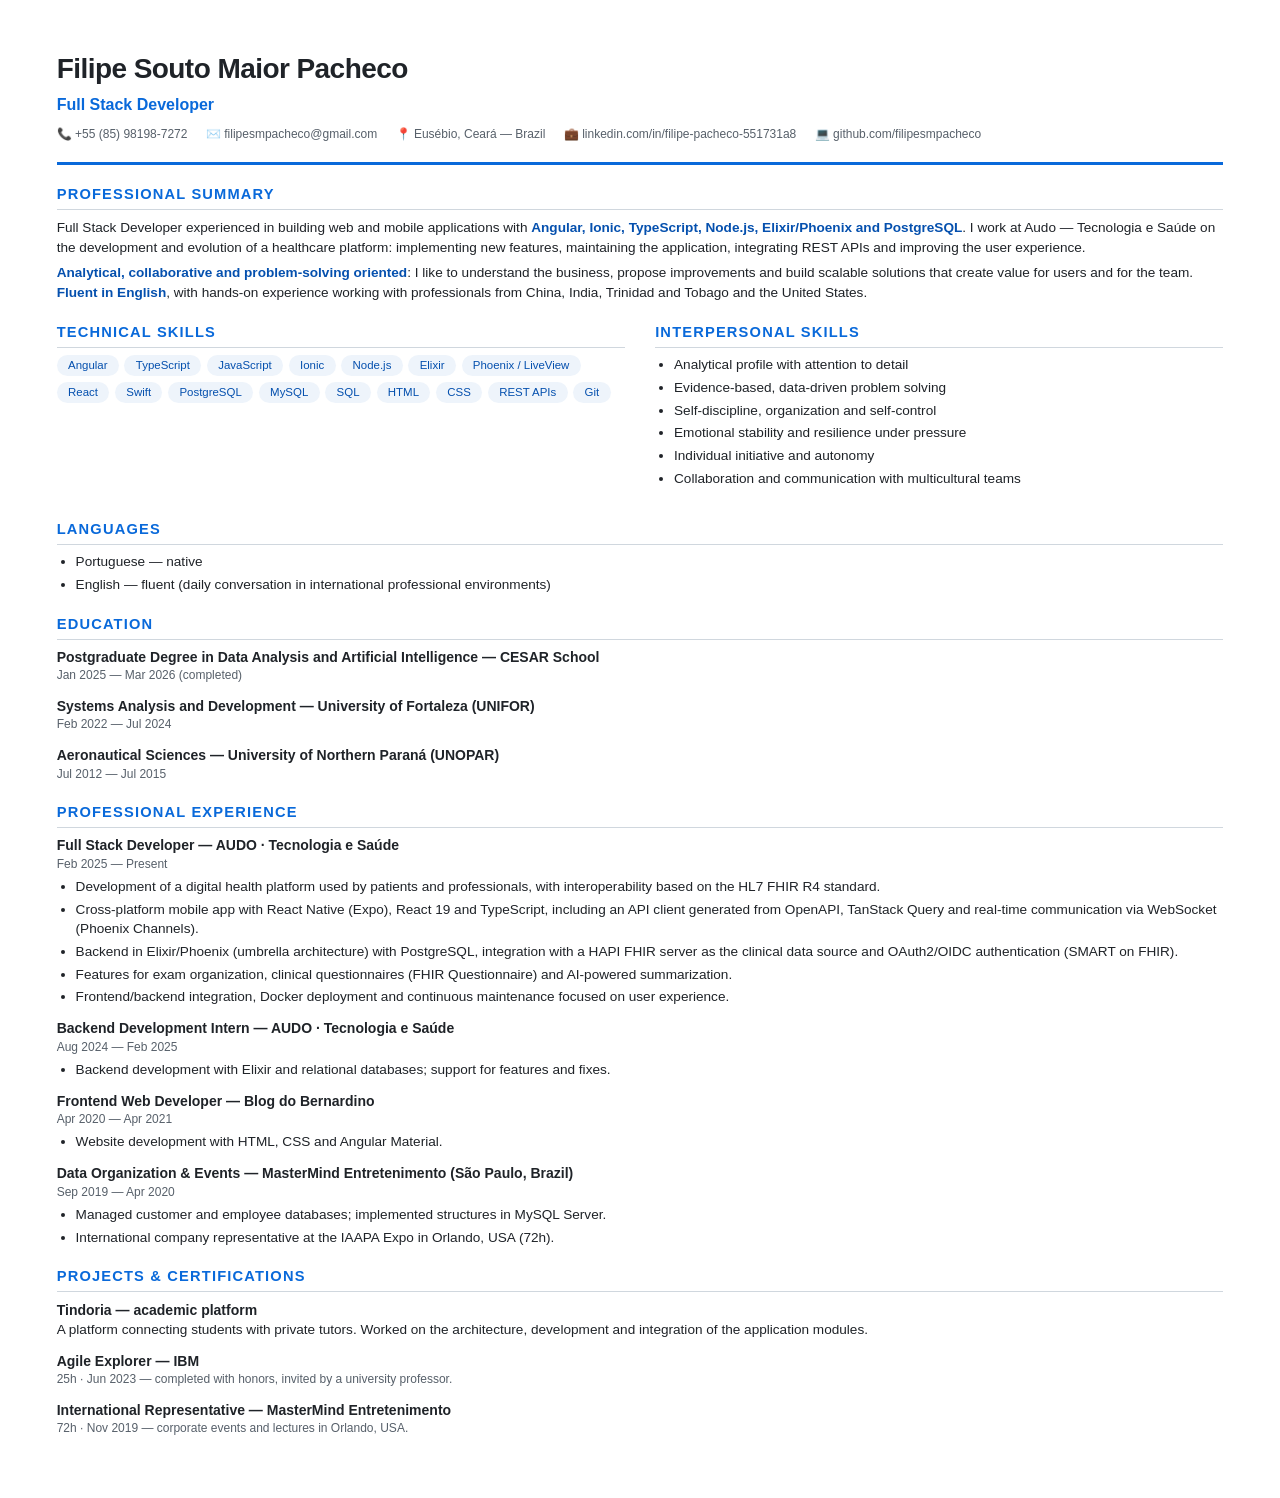
==== cv-src/cv-en.html @ fcf1f609 "Initial commit" ====
<!DOCTYPE html>
<html lang="en">
<head>
<meta charset="UTF-8" />
<title>CV — Filipe Souto Maior Pacheco (EN)</title>
<style>
  @page { size: A4; margin: 0; }
  * { margin: 0; padding: 0; box-sizing: border-box; }
  body {
    font-family: "Helvetica Neue", Arial, sans-serif;
    color: #1f2328;
    font-size: 10.2pt;
    line-height: 1.45;
  }
  .page { padding: 13mm 15mm; }
  header { border-bottom: 3px solid #0969da; padding-bottom: 5mm; margin-bottom: 5mm; }
  h1 { font-size: 21pt; letter-spacing: -0.02em; }
  .role { font-size: 12pt; color: #0969da; font-weight: 600; margin-top: 1mm; }
  .contact { margin-top: 2.5mm; color: #57606a; font-size: 9pt; }
  .contact span { margin-right: 4mm; white-space: nowrap; }
  h2 {
    font-size: 11pt; text-transform: uppercase; letter-spacing: 0.08em;
    color: #0969da; margin: 5mm 0 2mm; border-bottom: 1px solid #d0d7de; padding-bottom: 1mm;
  }
  h3 { font-size: 10.5pt; }
  .meta { color: #57606a; font-size: 9pt; margin-bottom: 1mm; }
  ul { padding-left: 5mm; margin: 1mm 0 3mm; }
  li { margin-bottom: 0.8mm; }
  .item { margin-bottom: 3mm; }
  .two-col { display: flex; gap: 8mm; }
  .two-col > div { flex: 1; }
  .page-break { break-before: page; page-break-before: always; }
  .pill-list { display: flex; flex-wrap: wrap; gap: 1.5mm; list-style: none; padding: 0; margin: 1mm 0 2mm; }
  .pill-list li {
    background: #eef4fb; color: #0550ae; border-radius: 999px;
    padding: 0.6mm 3mm; font-size: 8.6pt; font-weight: 500; margin: 0;
  }
  p.summary + p.summary { margin-top: 1.6mm; }
  strong { color: #0550ae; }
</style>
</head>
<body>
<div class="page">
  <header>
    <h1>Filipe Souto Maior Pacheco</h1>
    <p class="role">Full Stack Developer</p>
    <p class="contact">
      <span>📞 +55 (85) 98198-7272</span>
      <span>✉️ filipesmpacheco@gmail.com</span>
      <span>📍 Eusébio, Ceará — Brazil</span>
      <span>💼 linkedin.com/in/filipe-pacheco-551731a8</span>
      <span>💻 github.com/filipesmpacheco</span>
    </p>
  </header>

  <h2>Professional summary</h2>
  <p class="summary">
    Full Stack Developer experienced in building web and mobile applications with
    <strong>Angular, Ionic, TypeScript, Node.js, Elixir/Phoenix and PostgreSQL</strong>. I work at Audo — Tecnologia e
    Saúde on the development and evolution of a healthcare platform: implementing new features, maintaining the
    application, integrating REST APIs and improving the user experience.
  </p>
  <p class="summary">
    <strong>Analytical, collaborative and problem-solving oriented</strong>: I like to understand the business, propose
    improvements and build scalable solutions that create value for users and for the team.
    <strong>Fluent in English</strong>, with hands-on experience working with professionals from China, India,
    Trinidad and Tobago and the United States.
  </p>

  <div class="two-col">
    <div>
      <h2>Technical skills</h2>
      <ul class="pill-list">
        <li>Angular</li><li>TypeScript</li><li>JavaScript</li><li>Ionic</li>
        <li>Node.js</li><li>Elixir</li><li>Phoenix / LiveView</li><li>React</li>
        <li>Swift</li><li>PostgreSQL</li><li>MySQL</li><li>SQL</li>
        <li>HTML</li><li>CSS</li><li>REST APIs</li><li>Git</li>
      </ul>
    </div>
    <div>
      <h2>Interpersonal skills</h2>
      <ul>
        <li>Analytical profile with attention to detail</li>
        <li>Evidence-based, data-driven problem solving</li>
        <li>Self-discipline, organization and self-control</li>
        <li>Emotional stability and resilience under pressure</li>
        <li>Individual initiative and autonomy</li>
        <li>Collaboration and communication with multicultural teams</li>
      </ul>
    </div>
  </div>

  <h2>Languages</h2>
  <ul>
    <li>Portuguese — native</li>
    <li>English — fluent (daily conversation in international professional environments)</li>
  </ul>

  <h2>Education</h2>
  <div class="item">
    <h3>Postgraduate Degree in Data Analysis and Artificial Intelligence — CESAR School</h3>
    <p class="meta">Jan 2025 — Mar 2026 (completed)</p>
  </div>
  <div class="item">
    <h3>Systems Analysis and Development — University of Fortaleza (UNIFOR)</h3>
    <p class="meta">Feb 2022 — Jul 2024</p>
  </div>
  <div class="item">
    <h3>Aeronautical Sciences — University of Northern Paraná (UNOPAR)</h3>
    <p class="meta">Jul 2012 — Jul 2015</p>
  </div>

  <h2 class="page-break">Professional experience</h2>
  <div class="item">
    <h3>Full Stack Developer — AUDO · Tecnologia e Saúde</h3>
    <p class="meta">Feb 2025 — Present</p>
    <ul>
      <li>Development of a digital health platform used by patients and professionals, with interoperability based on the HL7 FHIR R4 standard.</li>
      <li>Cross-platform mobile app with React Native (Expo), React 19 and TypeScript, including an API client generated from OpenAPI, TanStack Query and real-time communication via WebSocket (Phoenix Channels).</li>
      <li>Backend in Elixir/Phoenix (umbrella architecture) with PostgreSQL, integration with a HAPI FHIR server as the clinical data source and OAuth2/OIDC authentication (SMART on FHIR).</li>
      <li>Features for exam organization, clinical questionnaires (FHIR Questionnaire) and AI-powered summarization.</li>
      <li>Frontend/backend integration, Docker deployment and continuous maintenance focused on user experience.</li>
    </ul>
  </div>
  <div class="item">
    <h3>Backend Development Intern — AUDO · Tecnologia e Saúde</h3>
    <p class="meta">Aug 2024 — Feb 2025</p>
    <ul>
      <li>Backend development with Elixir and relational databases; support for features and fixes.</li>
    </ul>
  </div>
  <div class="item">
    <h3>Frontend Web Developer — Blog do Bernardino</h3>
    <p class="meta">Apr 2020 — Apr 2021</p>
    <ul>
      <li>Website development with HTML, CSS and Angular Material.</li>
    </ul>
  </div>
  <div class="item">
    <h3>Data Organization &amp; Events — MasterMind Entretenimento (São Paulo, Brazil)</h3>
    <p class="meta">Sep 2019 — Apr 2020</p>
    <ul>
      <li>Managed customer and employee databases; implemented structures in MySQL Server.</li>
      <li>International company representative at the IAAPA Expo in Orlando, USA (72h).</li>
    </ul>
  </div>
  <h2>Projects &amp; certifications</h2>
  <div class="item">
    <h3>Tindoria — academic platform</h3>
    <p>A platform connecting students with private tutors. Worked on the architecture, development and integration of the application modules.</p>
  </div>
  <div class="item">
    <h3>Agile Explorer — IBM</h3>
    <p class="meta">25h · Jun 2023 — completed with honors, invited by a university professor.</p>
  </div>
  <div class="item">
    <h3>International Representative — MasterMind Entretenimento</h3>
    <p class="meta">72h · Nov 2019 — corporate events and lectures in Orlando, USA.</p>
  </div>
</div>
</body>
</html>
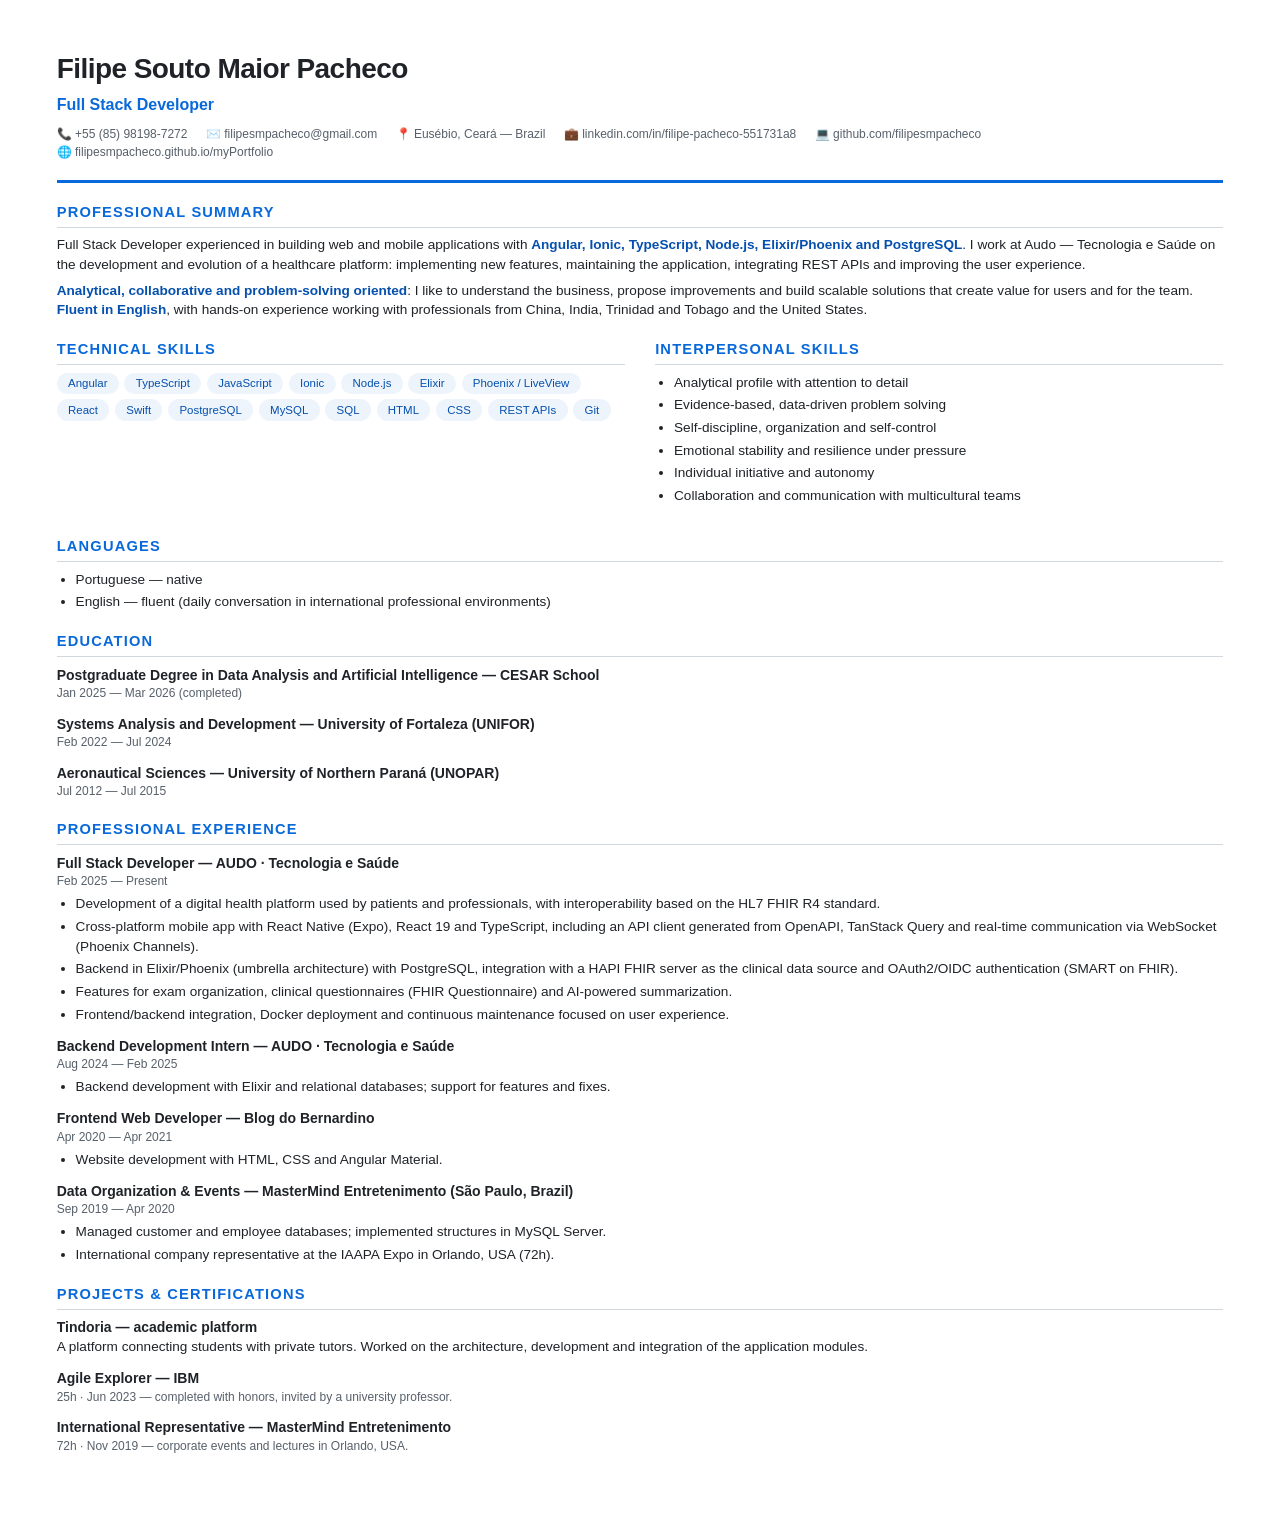
==== commit d410f91e: "Add portfolio URL to resumes and README - CV header (PT/EN, PDF/DOCX sources) now links to filipesmp" ====
--- a/cv-src/cv-en.html
+++ b/cv-src/cv-en.html
@@ -50,6 +50,7 @@
       <span>📍 Eusébio, Ceará — Brazil</span>
       <span>💼 linkedin.com/in/filipe-pacheco-551731a8</span>
       <span>💻 github.com/filipesmpacheco</span>
+      <span>🌐 filipesmpacheco.github.io/myPortfolio</span>
     </p>
   </header>
 
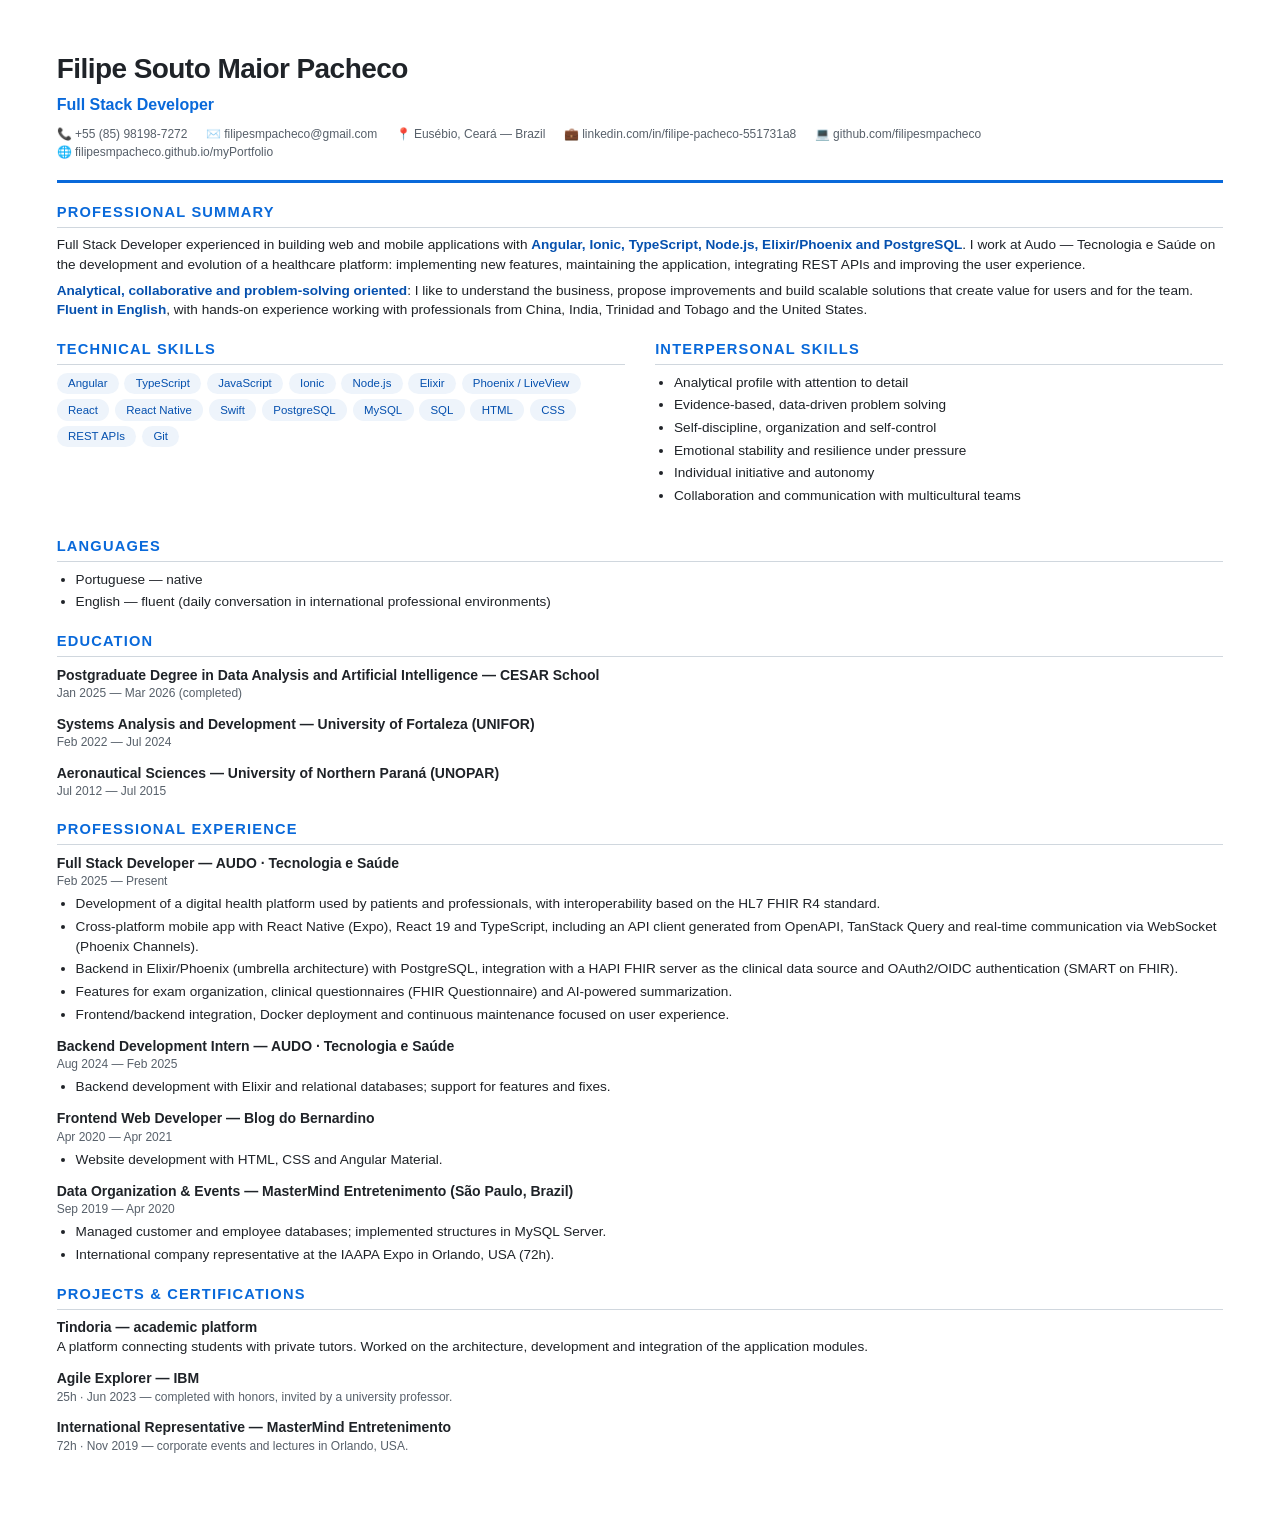
==== commit 03dc3ed2: "Add React Native to mobile skills Co-Authored-By: Claude Fable 5 <noreply@anthropic.com> Claude-Sess" ====
--- a/cv-src/cv-en.html
+++ b/cv-src/cv-en.html
@@ -74,7 +74,7 @@
       <ul class="pill-list">
         <li>Angular</li><li>TypeScript</li><li>JavaScript</li><li>Ionic</li>
         <li>Node.js</li><li>Elixir</li><li>Phoenix / LiveView</li><li>React</li>
-        <li>Swift</li><li>PostgreSQL</li><li>MySQL</li><li>SQL</li>
+        <li>React Native</li><li>Swift</li><li>PostgreSQL</li><li>MySQL</li><li>SQL</li>
         <li>HTML</li><li>CSS</li><li>REST APIs</li><li>Git</li>
       </ul>
     </div>
